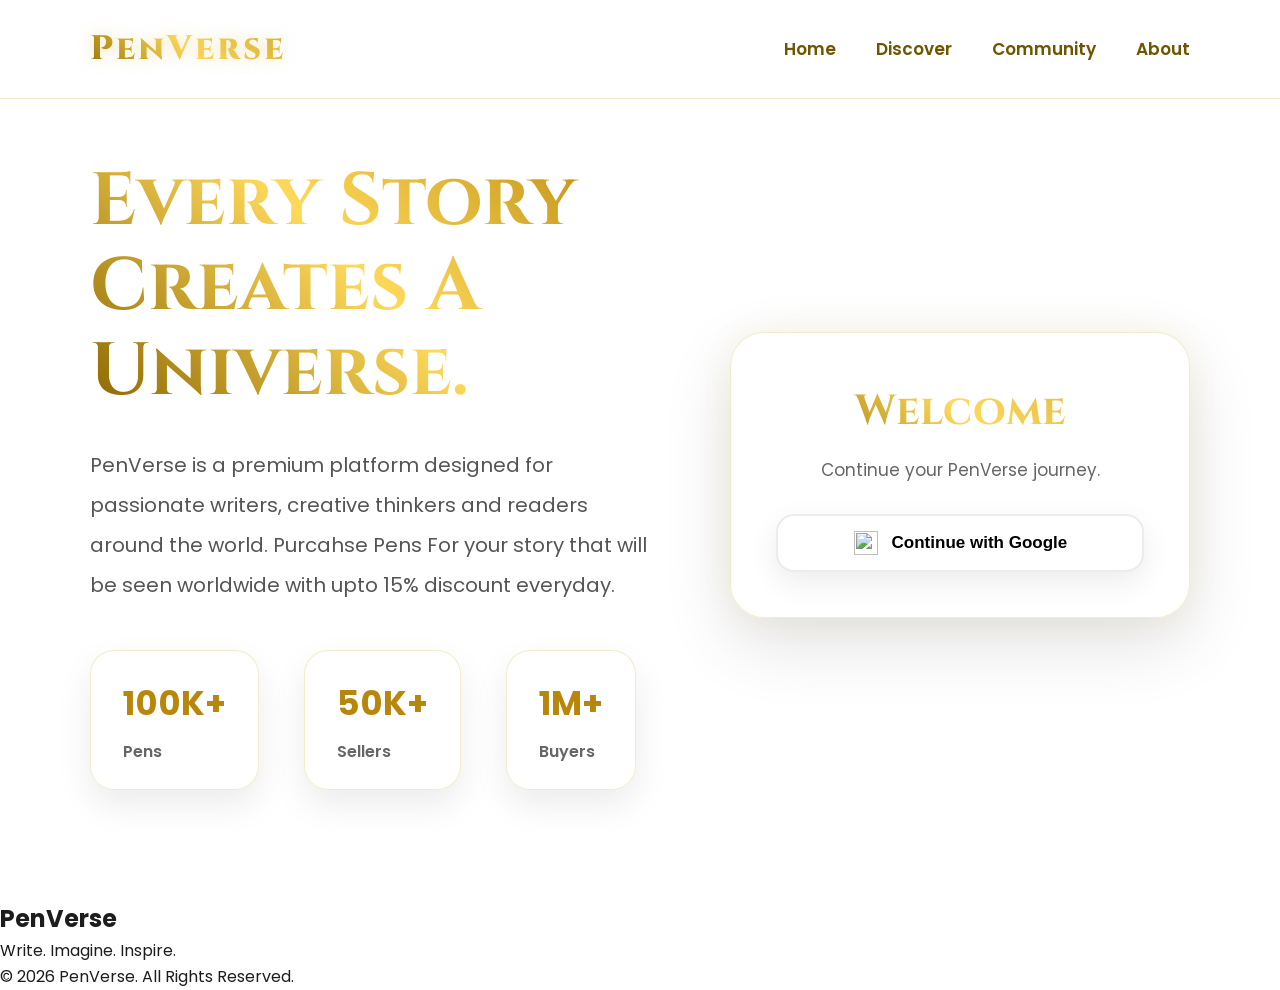
==== index.html @ 5132cc98 "Remove login form and related elements from index.html" ====
<!DOCTYPE html>
<html lang="en">

<head>

<meta charset="UTF-8">

<meta name="viewport"
content="width=device-width, initial-scale=1.0">

<title>

PenVerse

</title>

<meta name="description"
content="PenVerse - Premium Writing Platform">

<link rel="preconnect"
href="https://fonts.googleapis.com">

<link rel="preconnect"
href="https://fonts.gstatic.com"
crossorigin>

<link href="https://fonts.googleapis.com/css2?family=Cinzel:wght@400;600;700;800&family=Poppins:wght@300;400;500;600;700&display=swap"
rel="stylesheet">

<style>

*{

margin:0;

padding:0;

box-sizing:border-box;

scroll-behavior:smooth;

}

html{

overflow-x:hidden;

}

body{

margin:0;
padding:0;

font-family:'Poppins',sans-serif;

color:#1d1d1d;

background:
linear-gradient(
rgba(255,255,255,0.78),
rgba(255,255,255,0.78)
),
url("1784637755349-2.jpg");

background-size:cover;
background-position:center center;
background-repeat:no-repeat;
background-attachment:fixed;

min-height:100vh;

overflow-x:hidden;

line-height:1.6;

scroll-behavior:smooth;

}

body::-webkit-scrollbar{

width:10px;

}

body::-webkit-scrollbar-thumb{

background:#D4AF37;

border-radius:50px;

}

body::-webkit-scrollbar-track{

background:white;

}

header{

position:fixed;

top:0;

left:0;

width:100%;

padding:22px 7%;

display:flex;

justify-content:space-between;

align-items:center;

background:rgba(255,255,255,.72);

backdrop-filter:blur(22px);

border-bottom:1px solid rgba(212,175,55,.25);

z-index:9999;

}

.logo{

font-family:'Cinzel',serif;

font-size:34px;

font-weight:800;

letter-spacing:3px;

background:linear-gradient(45deg,#8c6b00,#FFD95A,#D4AF37);

-webkit-background-clip:text;

-webkit-text-fill-color:transparent;

text-shadow:0 0 15px rgba(212,175,55,.35);

}

nav{

display:flex;

gap:40px;

}

nav a{

text-decoration:none;

color:#6e5500;

font-weight:600;

font-size:17px;

transition:.35s;

position:relative;

}

nav a::after{

content:"";

position:absolute;

left:0;

bottom:-8px;

width:0;

height:2px;

background:#D4AF37;

transition:.35s;

}

nav a:hover{

color:#B8860B;

}

nav a:hover::after{

width:100%;

}

.hero{

min-height:100vh;

display:flex;

align-items:center;

justify-content:space-between;

padding:120px 7% 70px;

gap:70px;

}

.hero-left{

flex:1;

max-width:700px;

}

.hero-left h1{

font-family:'Cinzel',serif;

font-size:74px;

line-height:1.15;

margin-bottom:30px;

background:linear-gradient(45deg,#8a6500,#FFD95A,#B8860B);

-webkit-background-clip:text;

-webkit-text-fill-color:transparent;

}

.hero-left p{

font-size:20px;

line-height:2;

color:#555;

margin-bottom:45px;

}

.hero-stats{

display:flex;

gap:45px;

flex-wrap:wrap;

}

.hero-stats div{

background:rgba(255,255,255,.55);

padding:25px 32px;

border-radius:24px;

backdrop-filter:blur(15px);

border:1px solid rgba(212,175,55,.25);

box-shadow:0 15px 35px rgba(0,0,0,.08);

transition:.35s;

}

.hero-stats div:hover{

transform:translateY(-8px);

box-shadow:0 20px 45px rgba(212,175,55,.25);

}

.hero-stats h2{

font-size:34px;

color:#B8860B;

margin-bottom:8px;

}

.hero-stats span{

color:#666;

font-weight:600;

}

.login-card{

width:460px;

background:rgba(255,255,255,.70);

backdrop-filter:blur(30px);

padding:45px;

border-radius:34px;

border:1px solid rgba(212,175,55,.25);

box-shadow:

0 25px 70px rgba(0,0,0,.12),

0 0 35px rgba(212,175,55,.10);

}
.login-card h2{

font-family:'Cinzel',serif;

font-size:42px;

text-align:center;

background:linear-gradient(45deg,#8c6b00,#FFD95A,#D4AF37);

-webkit-background-clip:text;

-webkit-text-fill-color:transparent;

margin-bottom:12px;

}

.login-card p{

text-align:center;

color:#666;

font-size:17px;

margin-bottom:30px;

}

.google-button{

width:100%;

height:58px;

display:flex;

align-items:center;

justify-content:center;

gap:14px;

background:white;

border:2px solid #ececec;

border-radius:18px;

cursor:pointer;

font-size:17px;

font-weight:600;

transition:.35s;

box-shadow:0 10px 30px rgba(0,0,0,.08);

}

.google-button:hover{

transform:translateY(-4px);

border-color:#D4AF37;

box-shadow:0 18px 35px rgba(212,175,55,.22);

}

.google-button img{

width:24px;

height:24px;

}

.divider{

display:flex;

align-items:center;

justify-content:center;

margin:30px 0;

color:#999;

font-weight:600;

}

.divider::before,

.divider::after{

content:"";

flex:1;

height:1px;

background:#ddd;

}

.divider span{

padding:0 16px;

}

form{

display:flex;

flex-direction:column;

gap:18px;

}

input{

width:100%;

padding:18px 22px;

font-size:16px;

border-radius:16px;

border:2px solid #ececec;

outline:none;

transition:.35s;

background:white;

}

input:focus{

border-color:#D4AF37;

box-shadow:0 0 18px rgba(212,175,55,.18);

}

.gold-button{

width:100%;

padding:18px;

border:none;

border-radius:18px;

cursor:pointer;

font-size:17px;

font-weight:700;

background:linear-gradient(45deg,#B8860B,#FFD95A,#D4AF37);

color:white;

transition:.35s;

box-shadow:0 15px 35px rgba(212,175,55,.25);

}

.gold-button:hover{

transform:translateY(-4px);

box-shadow:0 22px 45px rgba(212,175,55,.35);

}

.login-links{

text-align:center;

margin-top:18px;

}

.login-links a{

text-decoration:none;

color:#B8860B;

font-weight:600;

}

.signup-box{

margin-top:28px;

text-align:center;

}

.outline-button{

margin-top:14px;

padding:16px 28px;

border-radius:16px;

background:transparent;

border:2px solid #D4AF37;

color:#B8860B;

font-size:16px;

font-weight:700;

cursor:pointer;

transition:.35s;

}

.outline-button:hover{

background:#D4AF37;

color:white;

}

.modal{

position:fixed;

inset:0;

display:none;

justify-content:center;

align-items:center;

background:rgba(0,0,0,.45);

backdrop-filter:blur(10px);

z-index:99999;

}

.modal-card{

width:470px;

max-width:92%;

background:white;

padding:45px;

border-radius:30px;

box-shadow:0 30px 70px rgba(0,0,0,.20);

position:relative;

}

.close-button{

position:absolute;

right:22px;

top:18px;

font-size:30px;

cursor:pointer;

color:#B8860B;

font-weight:700;

}

@media(max-width:1000px){

.hero{

flex-direction:column;

text-align:center;

padding-top:150px;

}

.hero-left h1{

font-size:52px;

}

.login-card{

width:100%;

max-width:500px;

}

nav{

display:none;

}

}
  </style>

</head>

<body>

<header>

<div class="logo">

PenVerse

</div>

<nav>

<a href="#">Home</a>

<a href="#">Discover</a>

<a href="#">Community</a>

<a href="#">About</a>

</nav>

</header>

<section class="hero">

<div class="hero-left">

<h1>

Every Story

Creates

A Universe.

</h1>

<p>

PenVerse is a premium platform designed for passionate writers,
creative thinkers and readers around the world.

Purcahse Pens For your story that will be seen worldwide with upto 15% discount everyday.
</p>

<div class="hero-stats">

<div>

<h2>

100K+

</h2>

<span>

Pens

</span>

</div>

<div>

<h2>

50K+

</h2>

<span>

Sellers

</span>

</div>

<div>

<h2>

1M+

</h2>

<span>

Buyers

</span>

</div>

</div>

</div>

<div class="login-card">

<h2>

Welcome

</h2>

<p>

Continue your PenVerse journey.

</p>

<button
id="googleLogin"
class="google-button">

<img
src="https://www.gstatic.com/firebasejs/ui/2.0.0/images/auth/google.svg">

<span>

Continue with Google

</span>

</button>


</div>

</section>

<div

class="modal"

id="signupModal">

<div

class="modal-card">

<div

class="close-button"

id="closeSignup">

×

</div>

<h2>

Create Account

</h2>

<p>

Start your writing journey today.

</p>

<form

id="signupForm">

<input

type="text"

id="username"

placeholder="Username"

required>

<input

type="email"

id="signupEmail"

placeholder="Email Address"

required>

<input

type="password"

id="signupPassword"

placeholder="Password"

required>

<input

type="password"

id="confirmPassword"

placeholder="Confirm Password"

required>

<button

type="submit"

class="gold-button">

Create Account

</button>

</form>

</div>

</div>

<footer>

<h2>

PenVerse

</h2>

<p>

Write.

Imagine.

Inspire.

</p>

<p>

© 2026 PenVerse.

All Rights Reserved.

</p>

</footer>
  
<script type="module" src="firebase-config.js"></script>
<script type="module" src="auth.js"></script>

</body>

</html>
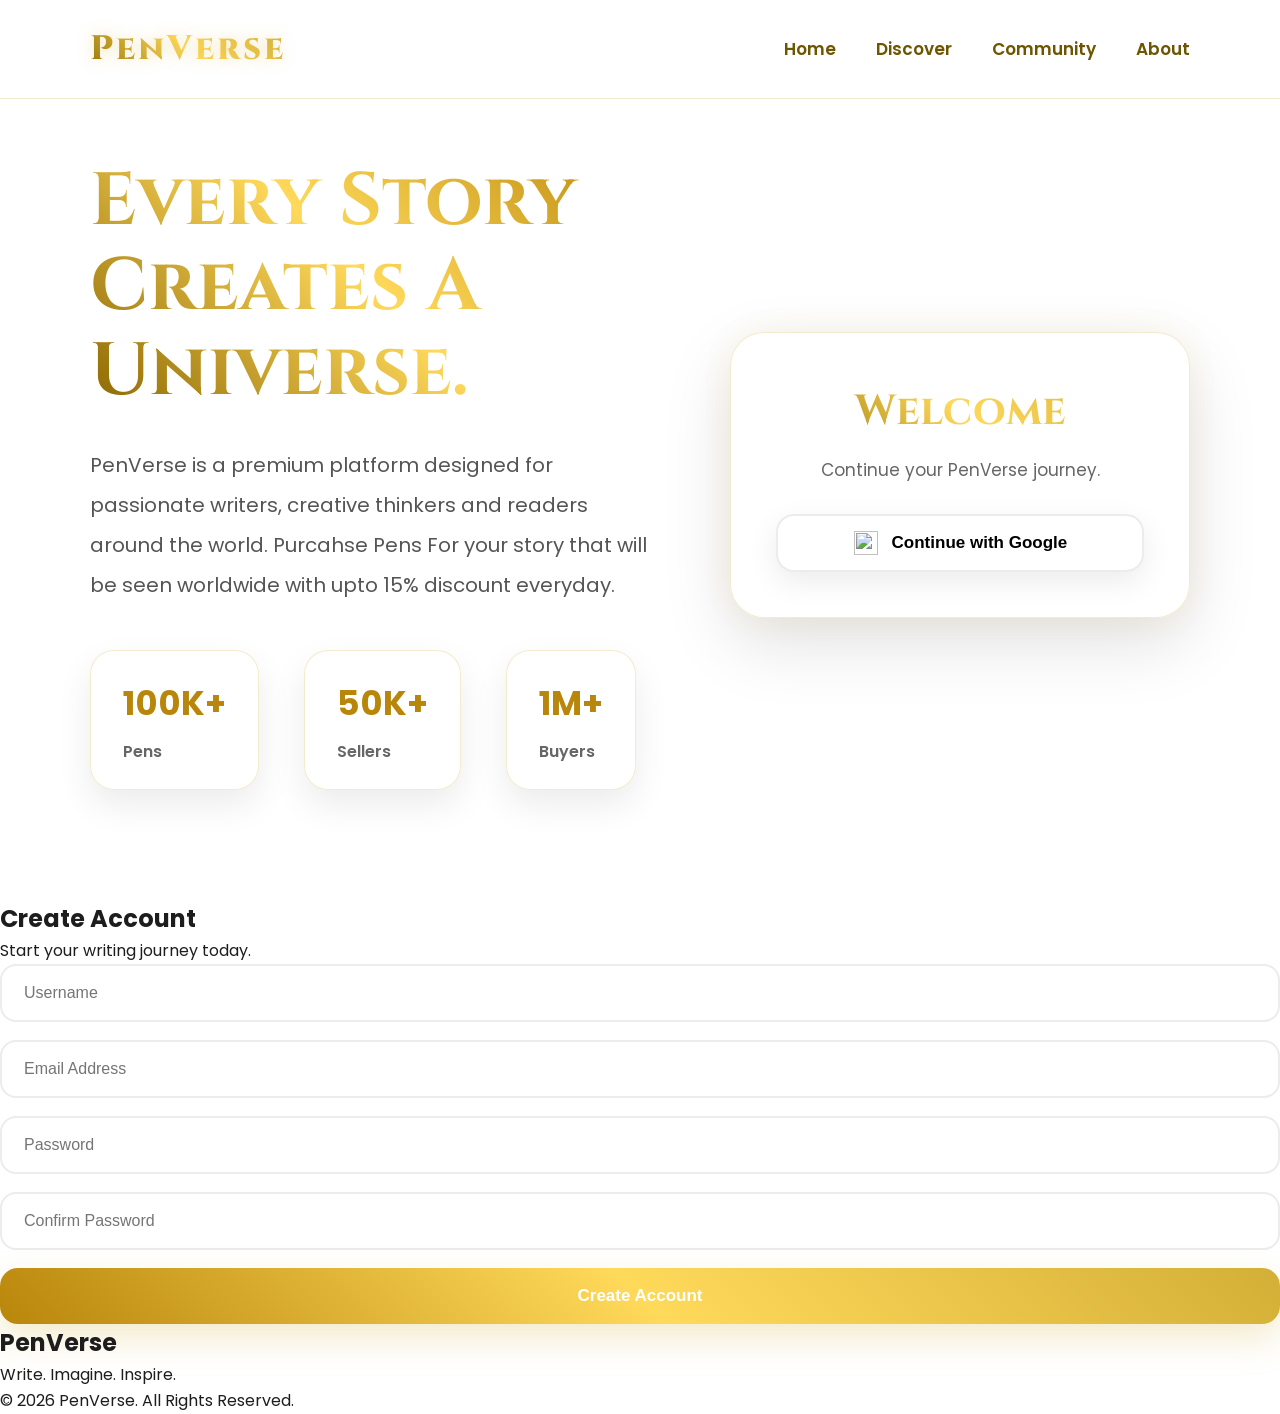
==== commit b5bb5533: "Remove signup modal from index.html Removed the signup modal section from the HTML." ====
--- a/index.html
+++ b/index.html
@@ -804,25 +804,6 @@
 
 </section>
 
-<div
-
-class="modal"
-
-id="signupModal">
-
-<div
-
-class="modal-card">
-
-<div
-
-class="close-button"
-
-id="closeSignup">
-
-×
-
-</div>
 
 <h2>
 
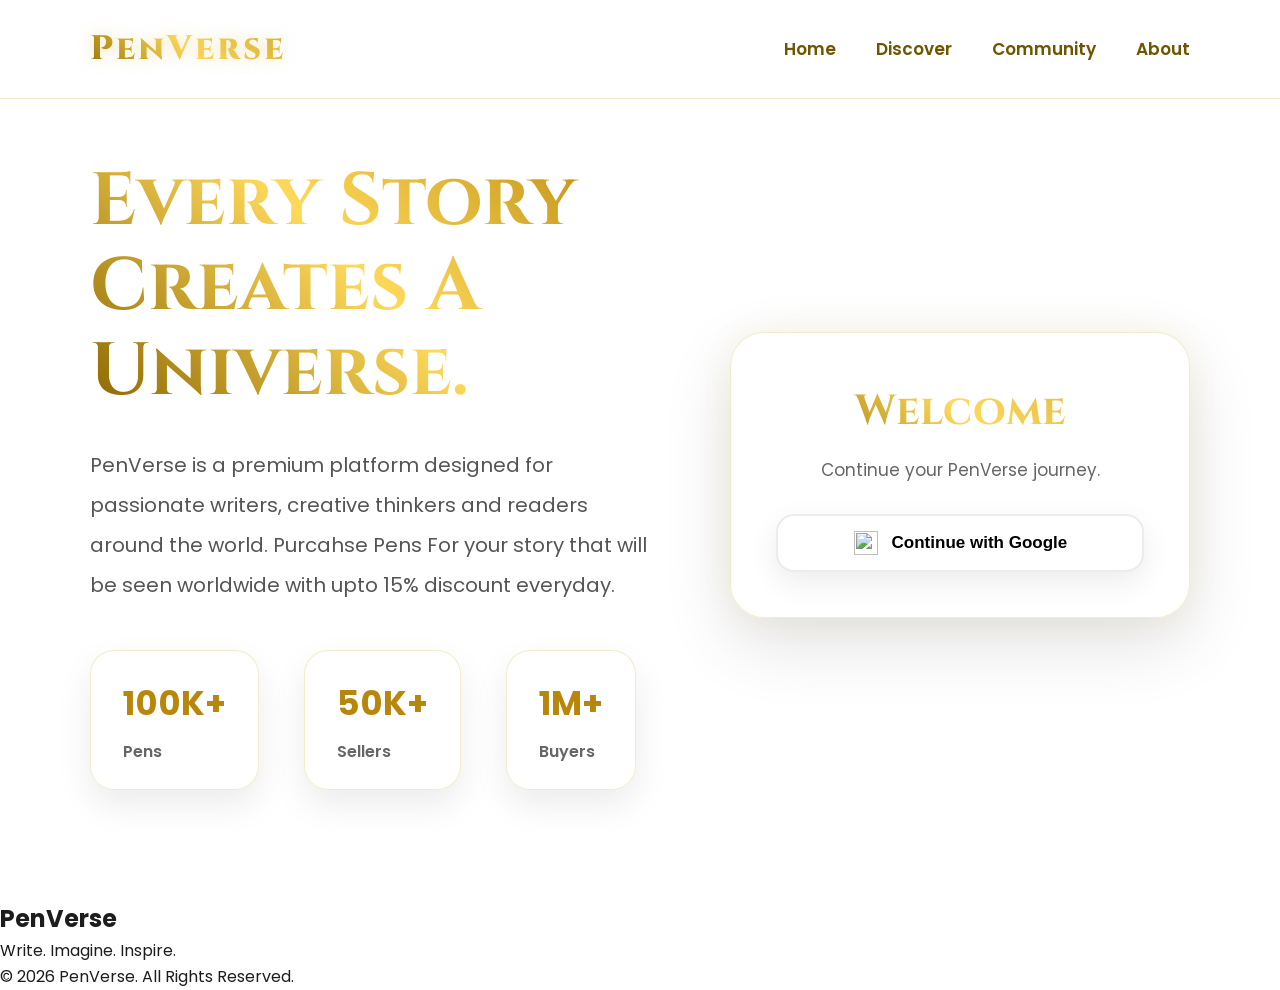
==== commit 2d782548: "Remove account creation section from index.html Removed the account creation section including the f" ====
--- a/index.html
+++ b/index.html
@@ -804,79 +804,6 @@
 
 </section>
 
-
-<h2>
-
-Create Account
-
-</h2>
-
-<p>
-
-Start your writing journey today.
-
-</p>
-
-<form
-
-id="signupForm">
-
-<input
-
-type="text"
-
-id="username"
-
-placeholder="Username"
-
-required>
-
-<input
-
-type="email"
-
-id="signupEmail"
-
-placeholder="Email Address"
-
-required>
-
-<input
-
-type="password"
-
-id="signupPassword"
-
-placeholder="Password"
-
-required>
-
-<input
-
-type="password"
-
-id="confirmPassword"
-
-placeholder="Confirm Password"
-
-required>
-
-<button
-
-type="submit"
-
-class="gold-button">
-
-Create Account
-
-</button>
-
-</form>
-
-</div>
-
-</div>
-
 <footer>
 
 <h2>
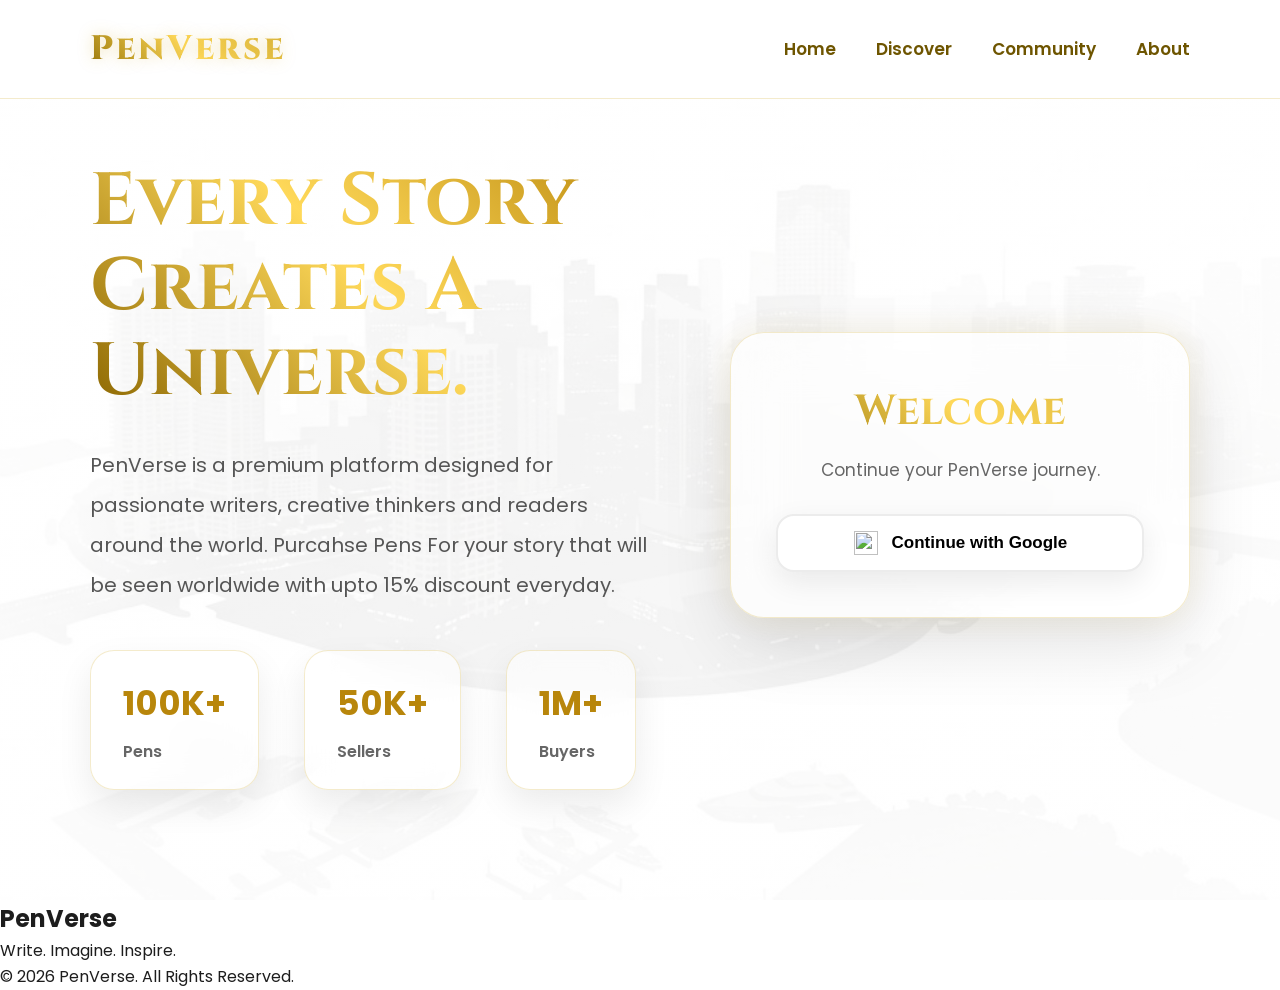
==== commit 40e68b70: "Update image URL in index.html" ====
--- a/index.html
+++ b/index.html
@@ -61,7 +61,7 @@
 rgba(255,255,255,0.78),
 rgba(255,255,255,0.78)
 ),
-url("1784637755349-2.jpg");
+url("./1784637755349~2.jpg");
 
 background-size:cover;
 background-position:center center;
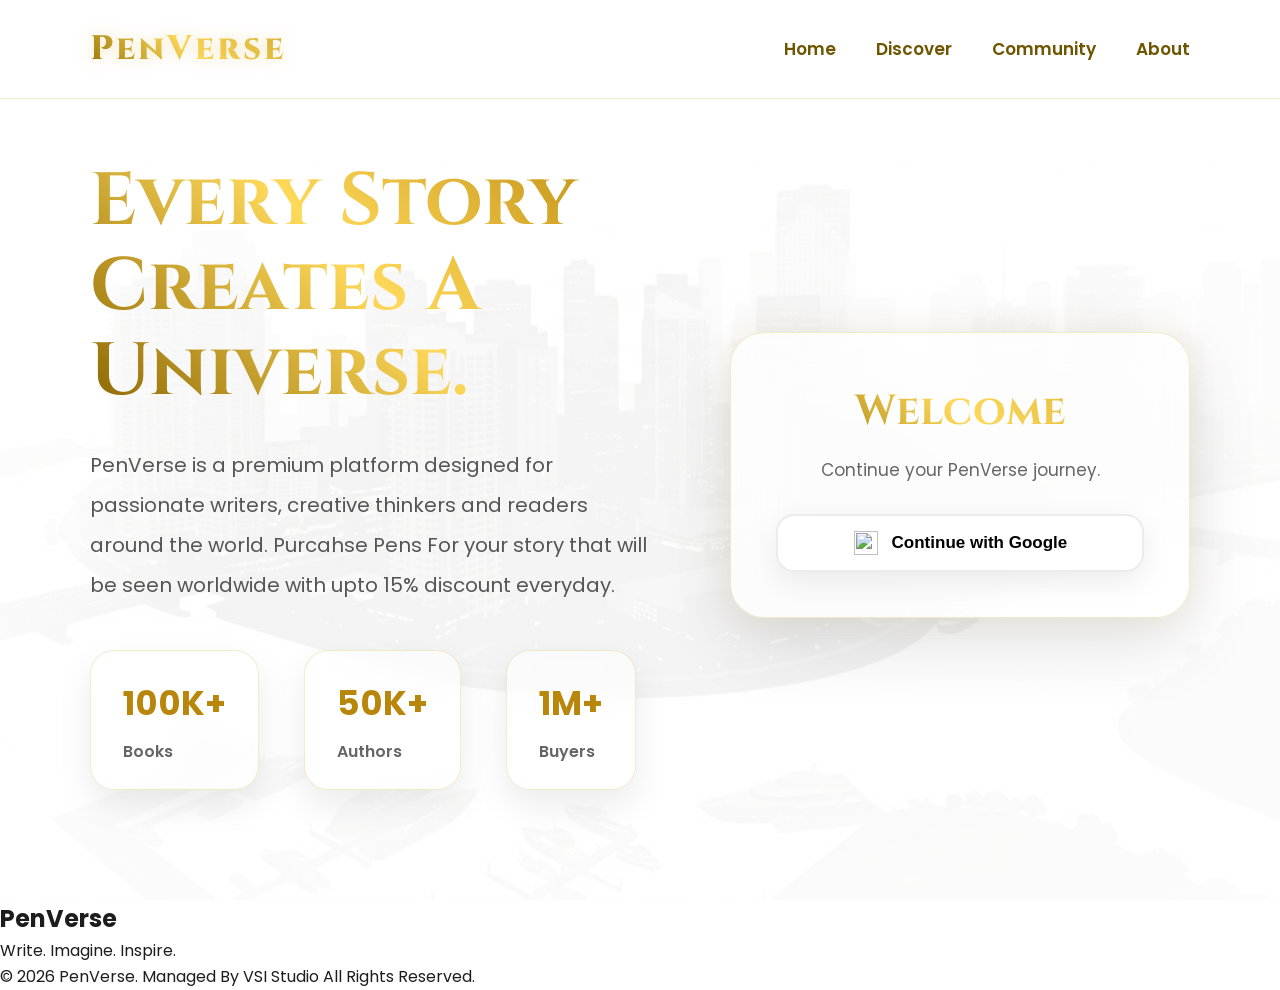
==== commit 3f29c1a9: "Update text from 'Pens' to 'Books' and 'Sellers' to 'Authors'" ====
--- a/index.html
+++ b/index.html
@@ -728,7 +728,7 @@
 
 <span>
 
-Pens
+Books
 
 </span>
 
@@ -744,7 +744,7 @@
 
 <span>
 
-Sellers
+Authors
 
 </span>
 
@@ -825,6 +825,8 @@
 <p>
 
 © 2026 PenVerse.
+
+Managed By VSI Studio
 
 All Rights Reserved.
 
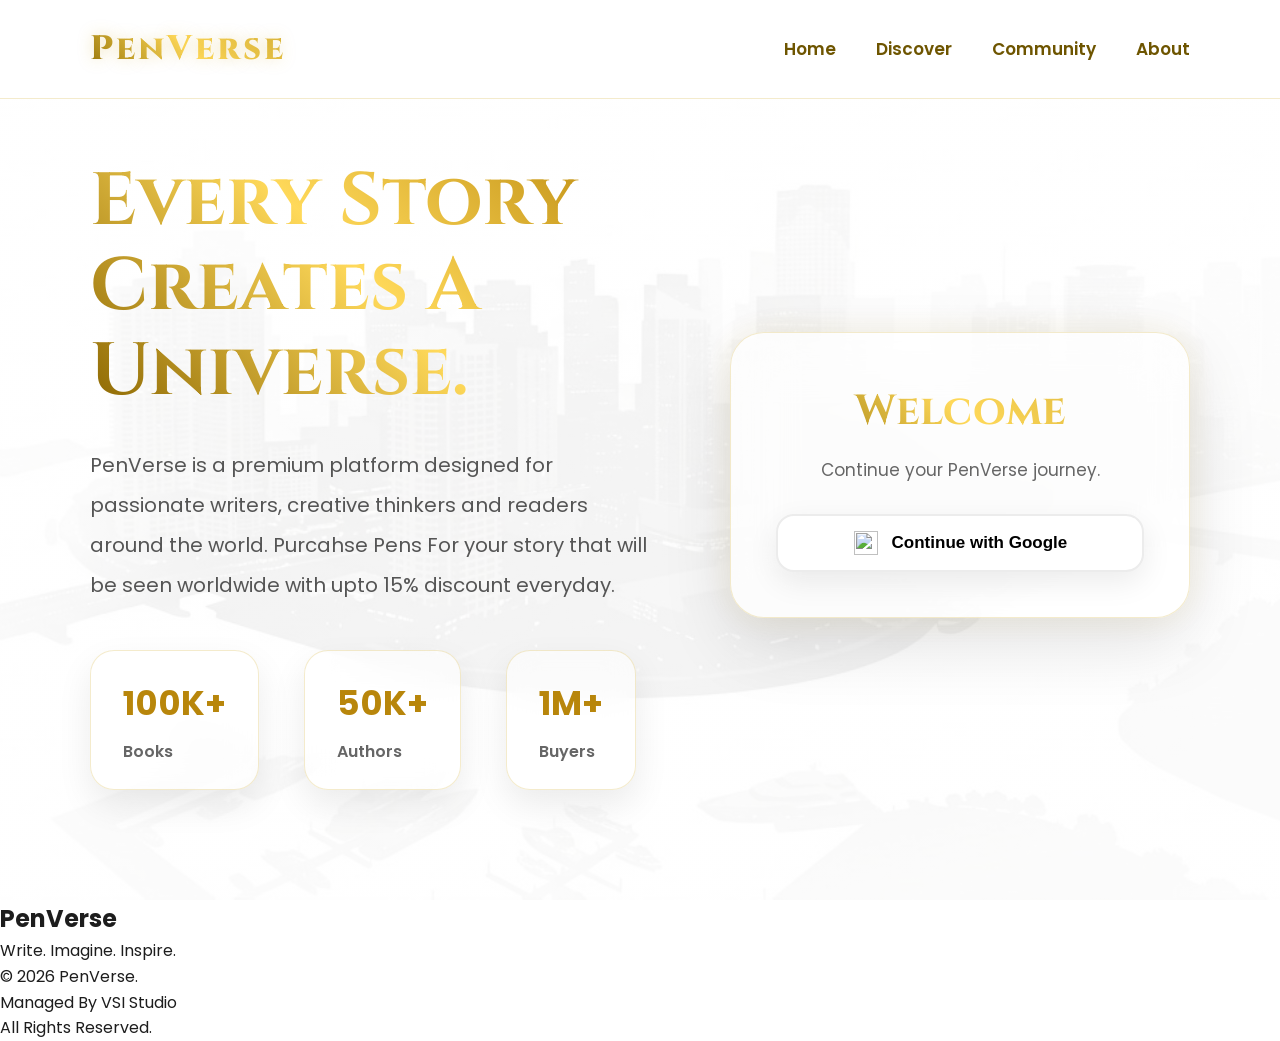
==== commit 18d7cf63: "Fix formatting in footer section of index.html" ====
--- a/index.html
+++ b/index.html
@@ -825,9 +825,9 @@
 <p>
 
 © 2026 PenVerse.
-
+<br>
 Managed By VSI Studio
-
+<br>
 All Rights Reserved.
 
 </p>
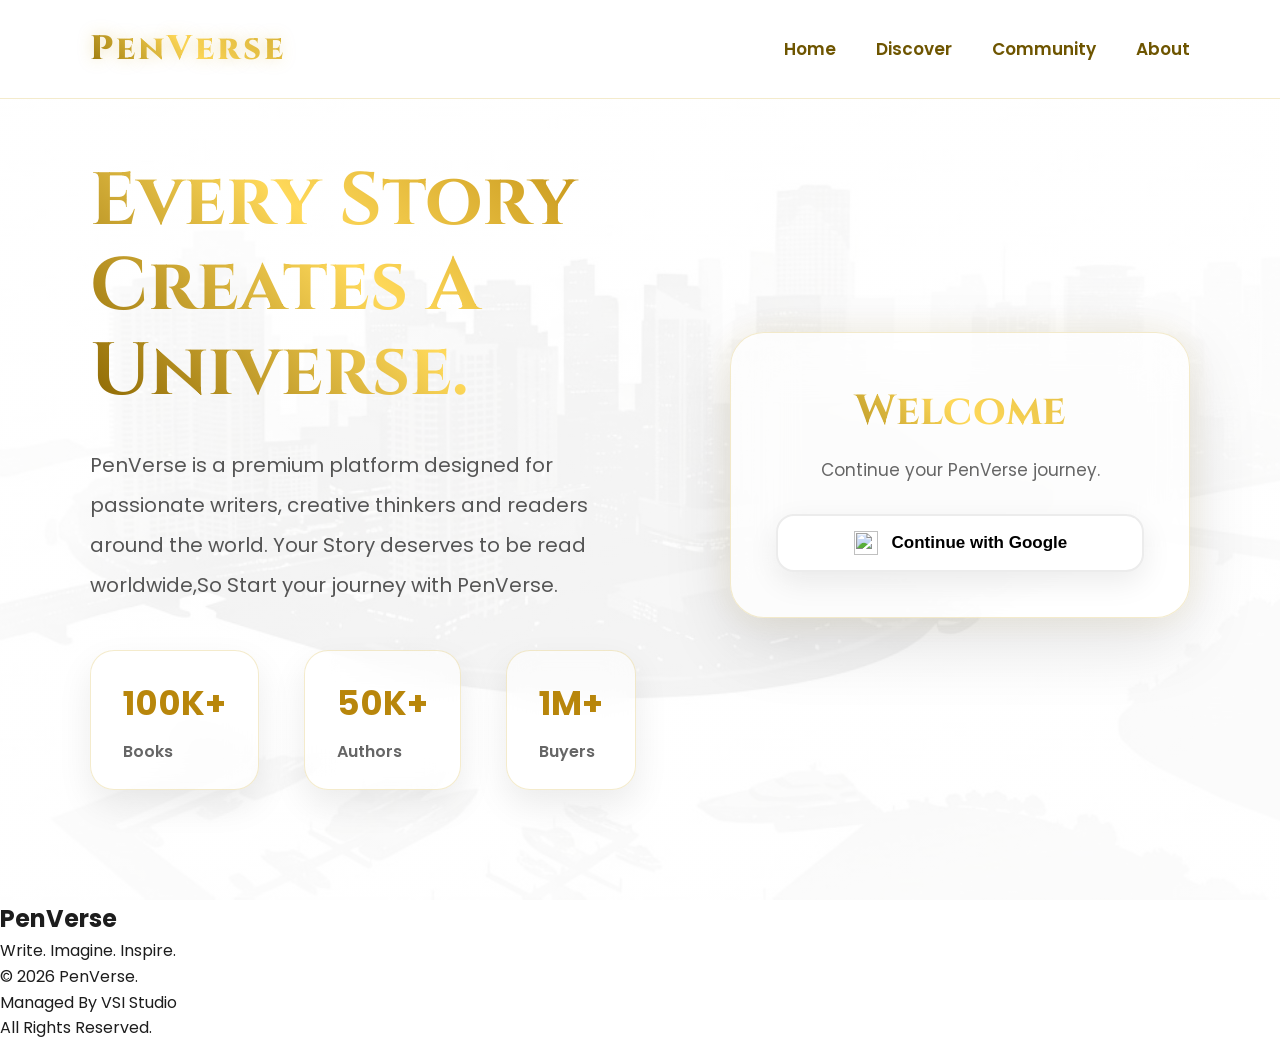
==== commit 94143202: "Fix spelling and enhance promotional message Corrected spelling and improved clarity of promotional " ====
--- a/index.html
+++ b/index.html
@@ -713,7 +713,7 @@
 PenVerse is a premium platform designed for passionate writers,
 creative thinkers and readers around the world.
 
-Purcahse Pens For your story that will be seen worldwide with upto 15% discount everyday.
+Your Story deserves to be read worldwide,So Start your journey with PenVerse.
 </p>
 
 <div class="hero-stats">
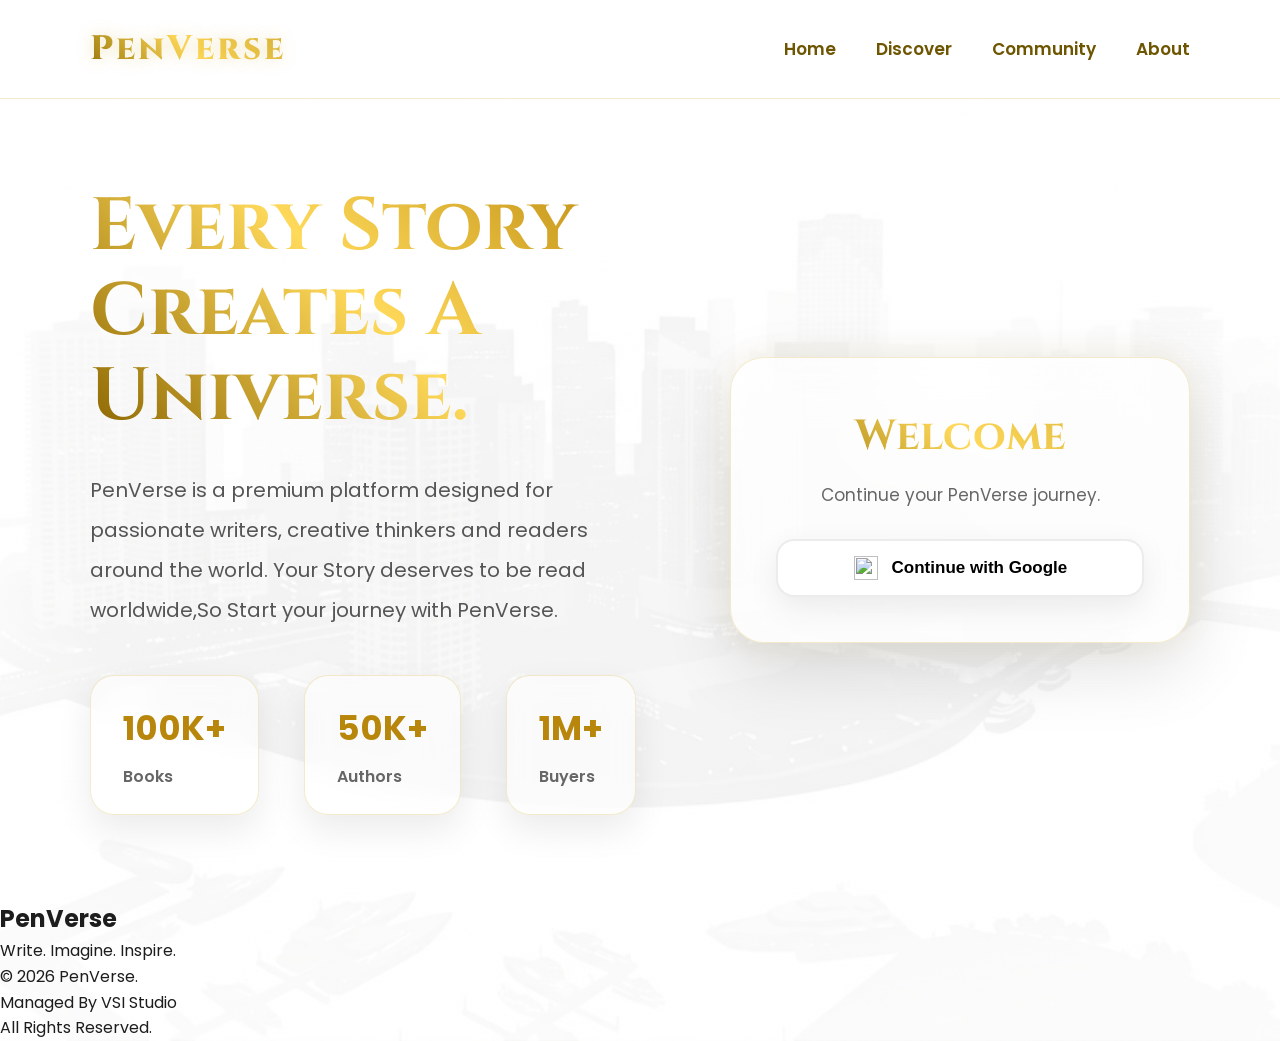
==== commit 22f34f6a: "Add files via upload" ====
--- a/index.html
+++ b/index.html
@@ -2,7 +2,7 @@
 <html lang="en">
 
 <head>
-
+<link rel="icon" href="favicon.png">
 <meta charset="UTF-8">
 
 <meta name="viewport"
@@ -13,9 +13,22 @@
 PenVerse
 
 </title>
+<link rel="icon" href="favicon.png" type="image/png">
 
 <meta name="description"
 content="PenVerse - Premium Writing Platform">
+<meta property="og:title" content="PenVerse">
+
+<meta property="og:description"
+content="Premium Writing Platform">
+
+<meta property="og:image"
+content="preview.png">
+
+<meta property="og:type"
+content="website">
+ <meta name="theme-color"
+content="#D4AF37">
 
 <link rel="preconnect"
 href="https://fonts.googleapis.com">
@@ -66,7 +79,7 @@
 background-size:cover;
 background-position:center center;
 background-repeat:no-repeat;
-background-attachment:fixed;
+background-attachment: scroll;
 
 min-height:100vh;
 
@@ -212,7 +225,7 @@
 
 justify-content:space-between;
 
-padding:120px 7% 70px;
+padding:170px 7% 70px;
 
 gap:70px;
 
@@ -664,10 +677,43 @@
 display:none;
 
 }
+  footer{
+
+padding:80px 7%;
+
+text-align:center;
+
+background:rgba(255,255,255,.82);
+
+backdrop-filter:blur(18px);
+
+border-top:1px solid rgba(212,175,55,.25);
+
+}
+
+footer h2{
+
+font-family:'Cinzel',serif;
+
+font-size:38px;
+
+color:#B8860B;
+
+margin-bottom:15px;
+
+}
+
+footer p{
+
+color:#666;
+
+line-height:1.8;
+
+}
 
 }
   </style>
-
+<link rel="stylesheet" href="style.css">
 </head>
 
 <body>
@@ -834,7 +880,6 @@
 
 </footer>
   
-<script type="module" src="firebase-config.js"></script>
 <script type="module" src="auth.js"></script>
 
 </body>
